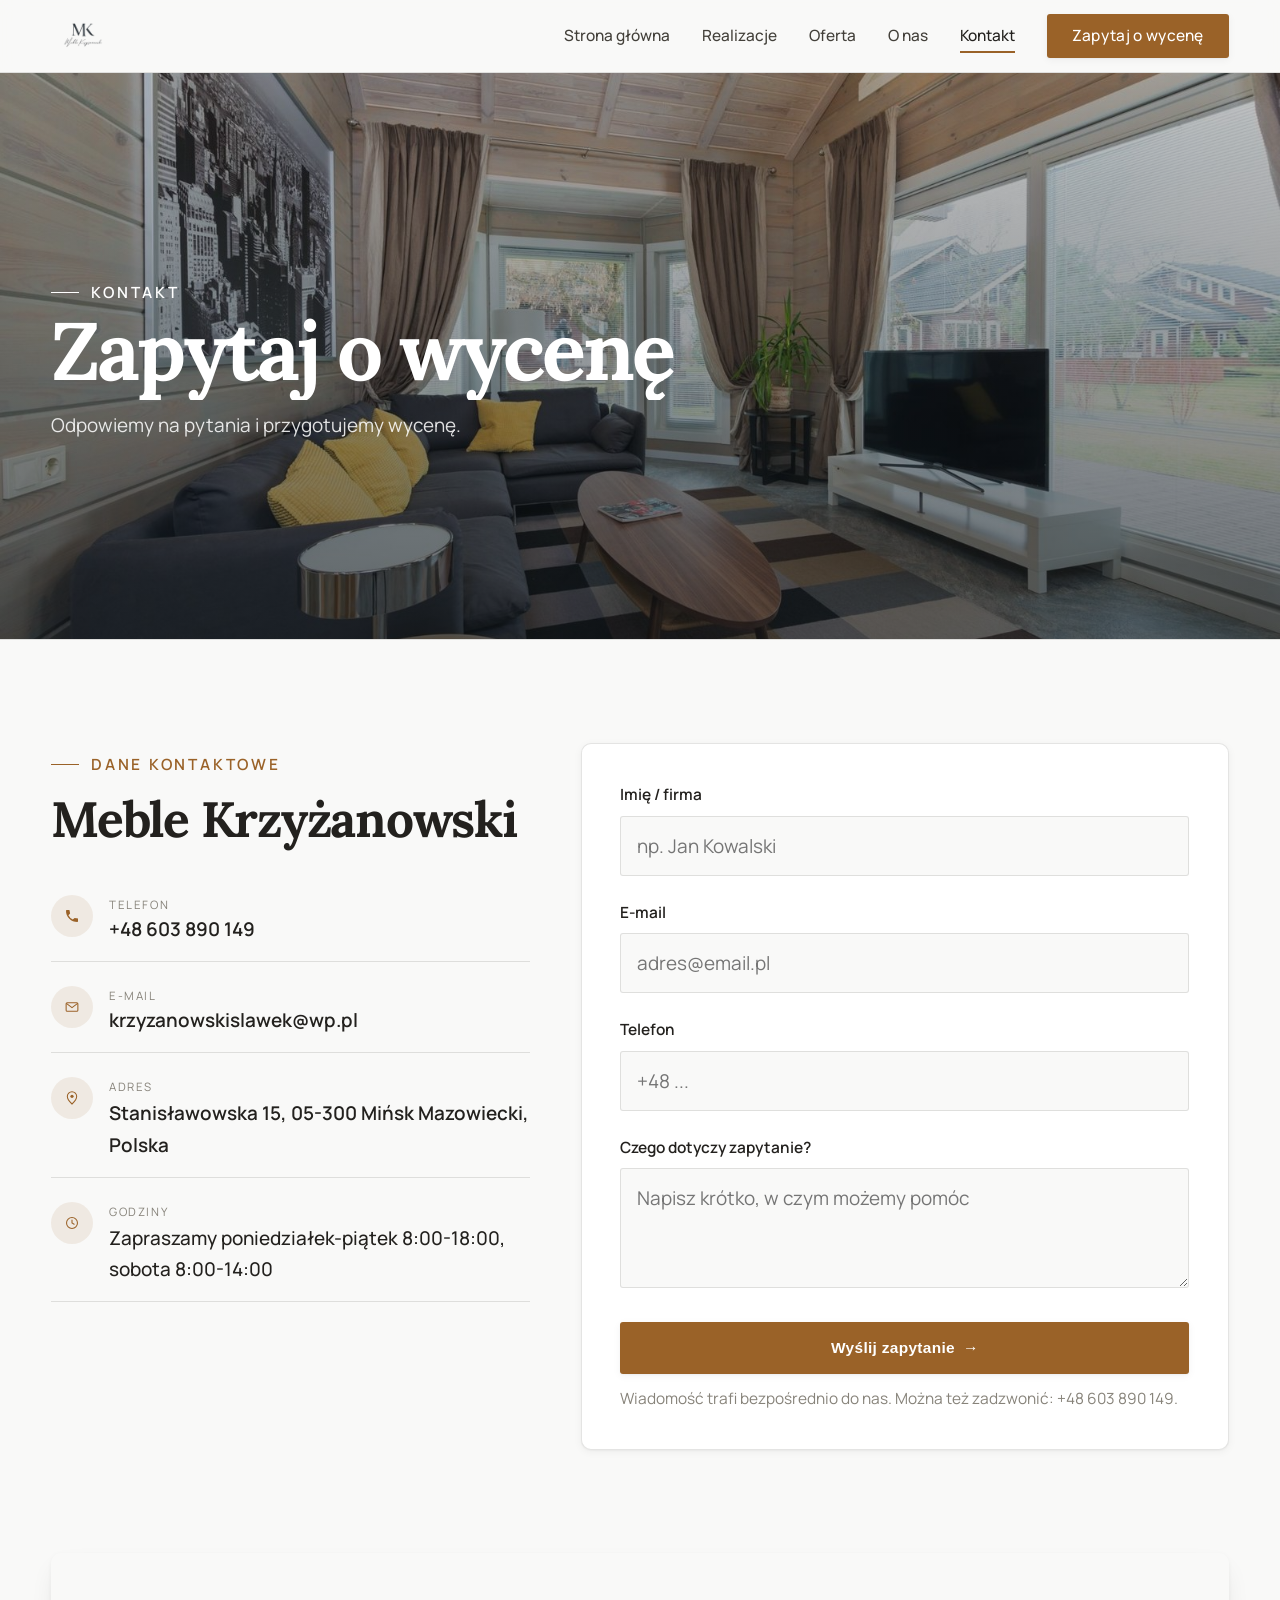
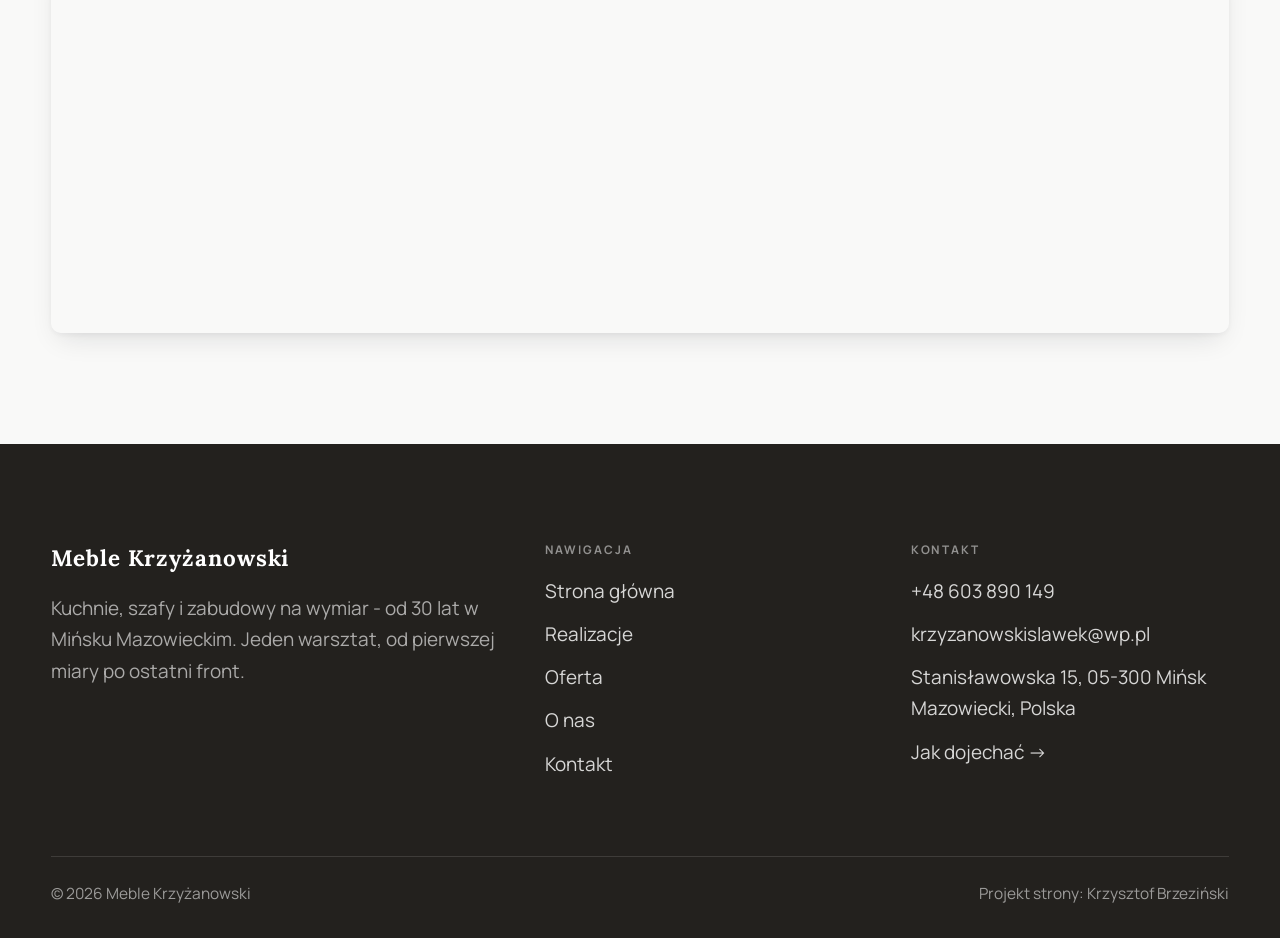
==== kontakt.html @ 2af9b2fb "Strona demo: meble-krzyzanowski" ====
<!DOCTYPE html>
<html lang="pl">
<head>
<meta charset="UTF-8">
<meta name="viewport" content="width=device-width, initial-scale=1.0">
<title>Kontakt - Meble Krzyżanowski</title>
<meta name="description" content="Kontakt Meble Krzyżanowski - Stanisławowska 15, 05-300 Mińsk Mazowiecki, Polska">
<link rel="preconnect" href="https://fonts.googleapis.com">
<link rel="preconnect" href="https://fonts.gstatic.com" crossorigin>
<link href="https://fonts.googleapis.com/css2?family=Lora:wght@500;600;700&family=Manrope:wght@400;500;600&display=swap" rel="stylesheet">
<link rel="stylesheet" href="assets/styles.css">
</head>
<body>

<header class="nav">
  <div class="wrap nav-inner">
    <a class="brand brand-has-logo" href="index.html"><img class="brand-logo" src="img/logo.png" alt="Meble Krzyżanowski"></a>
    <nav class="nav-links">
      <a href="index.html">Strona główna</a>
      <a href="realizacje.html">Realizacje</a>
      <a href="oferta.html">Oferta</a>
      <a href="o-nas.html">O nas</a>
      <a href="kontakt.html" class="active">Kontakt</a>
      <a href="kontakt.html" class="btn btn-accent">Zapytaj o wycenę</a>
    </nav>
    <button class="nav-toggle" aria-label="Menu"><span></span><span></span><span></span></button>
  </div>
</header>

<section class="pagehead">
  <img src="img/g13.jpg" alt="Meble Krzyżanowski - Zapytaj o wycenę">
  <div class="wrap">
    <span class="eyebrow">Kontakt</span>
    <h1>Zapytaj o wycenę</h1>
    <p>Odpowiemy na pytania i przygotujemy wycenę.</p>
  </div>
</section>
<section>
  <div class="wrap contact-grid">
    <div class="reveal">
      <span class="eyebrow">Dane kontaktowe</span>
      <h2 style="margin:var(--space-4) 0 var(--space-6)">Meble Krzyżanowski</h2>
      <div class="info-list">
        <div class="info-row"><div class="ic"><svg class="ico-tel" width="16" height="16" viewBox="0 0 24 24" fill="none" aria-hidden="true"><path d="M6.6 10.8a15.5 15.5 0 0 0 6.6 6.6l2.2-2.2a1 1 0 0 1 1-.24 11.4 11.4 0 0 0 3.6.58 1 1 0 0 1 1 1V20a1 1 0 0 1-1 1A17 17 0 0 1 3 4a1 1 0 0 1 1-1h3.5a1 1 0 0 1 1 1c0 1.25.2 2.46.58 3.6a1 1 0 0 1-.25 1l-2.23 2.2Z" fill="currentColor"/></svg></div><div><div class="lbl">Telefon</div><a class="val" href="tel:+48603890149">+48 603 890 149</a></div></div>
        <div class="info-row"><div class="ic"><svg class="ico-mail" width="16" height="16" viewBox="0 0 24 24" fill="none" aria-hidden="true"><rect x="3.2" y="5.5" width="17.6" height="13" rx="1.6" stroke="currentColor" stroke-width="1.6"/><path d="M4 7l8 6 8-6" stroke="currentColor" stroke-width="1.6" stroke-linecap="round" stroke-linejoin="round"/></svg></div><div><div class="lbl">E-mail</div><a class="val" href="mailto:krzyzanowskislawek@wp.pl">krzyzanowskislawek@wp.pl</a></div></div>
        <div class="info-row"><div class="ic"><svg class="ico-pin" width="16" height="16" viewBox="0 0 24 24" fill="none" aria-hidden="true"><path d="M12 21s7-6.1 7-11.5A7 7 0 0 0 5 9.5C5 14.9 12 21 12 21Z" stroke="currentColor" stroke-width="1.6" fill="none"/><circle cx="12" cy="9.5" r="2.4" fill="currentColor"/></svg></div><div><div class="lbl">Adres</div><div class="val">Stanisławowska 15, 05-300 Mińsk Mazowiecki, Polska</div></div></div>
        <div class="info-row"><div class="ic"><svg class="ico-clock" width="16" height="16" viewBox="0 0 24 24" fill="none" aria-hidden="true"><circle cx="12" cy="12" r="8.2" stroke="currentColor" stroke-width="1.6"/><path d="M12 7.5V12l3.2 1.9" stroke="currentColor" stroke-width="1.6" stroke-linecap="round"/></svg></div><div><div class="lbl">Godziny</div><div class="val" style="font-weight:500">Zapraszamy poniedziałek-piątek 8:00-18:00, sobota 8:00-14:00</div></div></div>
      </div>
    </div>
    <div class="reveal">
      <form class="form" action="https://formsubmit.co/krzyzanowskislawek@wp.pl" method="POST">
        <input type="hidden" name="_subject" value="Zapytanie ze strony Meble Krzyżanowski">
        <input type="hidden" name="_captcha" value="false">
        <input type="hidden" name="_template" value="table">
        <div class="fld"><label for="name">Imię / firma</label><input id="name" name="name" type="text" placeholder="np. Jan Kowalski" required></div>
        <div class="fld"><label for="email">E-mail</label><input id="email" name="email" type="email" placeholder="adres@email.pl" required></div>
        <div class="fld"><label for="phone">Telefon</label><input id="phone" name="phone" type="tel" placeholder="+48 ..."></div>
        <div class="fld"><label for="msg">Czego dotyczy zapytanie?</label><textarea id="msg" name="message" placeholder="Napisz krótko, w czym możemy pomóc" required></textarea></div>
        <button type="submit" class="btn btn-accent" style="width:100%;justify-content:center">Wyślij zapytanie <span class="arr">→</span></button>
        <p class="note">Wiadomość trafi bezpośrednio do nas. Można też zadzwonić: +48 603 890 149.</p>
      </form>
    </div>
  </div>
</section>
<section style="padding-top:0">
  <div class="wrap reveal">
    <iframe class="map" title="Meble Krzyżanowski - Mińsk Mazowiecki" src="https://maps.google.com/maps?q=52.1837569%2C21.5501311&z=15&output=embed" loading="lazy" referrerpolicy="no-referrer-when-downgrade"></iframe>
  </div>
</section>

<footer>
  <div class="wrap">
    <div class="foot-grid">
      <div class="foot-brand">
        <div class="name">Meble Krzyżanowski</div>
        <p>Kuchnie, szafy i zabudowy na wymiar - od 30 lat w Mińsku Mazowieckim. Jeden warsztat, od pierwszej miary po ostatni front.</p>
      </div>
      <div class="foot-col">
        <h4>Nawigacja</h4>
        <a href="index.html">Strona główna</a>
        <a href="realizacje.html">Realizacje</a>
        <a href="oferta.html">Oferta</a>
        <a href="o-nas.html">O nas</a>
        <a href="kontakt.html">Kontakt</a>
      </div>
      <div class="foot-col">
        <h4>Kontakt</h4>
        <a href="tel:+48603890149">+48 603 890 149</a>
        <a href="mailto:krzyzanowskislawek@wp.pl">krzyzanowskislawek@wp.pl</a>
        <p>Stanisławowska 15, 05-300 Mińsk Mazowiecki, Polska</p>
        <a href="https://maps.app.goo.gl/SnpBNR6ShgboCMpL6" target="_blank" rel="noopener">Jak dojechać →</a>
      </div>
    </div>
    <div class="foot-bot">
      <span>© 2026 Meble Krzyżanowski</span>
      <span>Projekt strony: Krzysztof Brzeziński</span>
    </div>
  </div>
</footer>


<script src="assets/main.js"></script>
</body>
</html>
---- assets/styles.css ----
/* ============================================================
   STOLBASZ — premium, architektoniczny B2B fit-out
   Jasna paleta, zero brązu. System wg premium-web-craft.
   Projekt strony: Krzysztof Brzeziński
   ============================================================ */

:root{
  /* PALETA — jasna, architektoniczna, chłodna */
  --paper:#F3F1EC;          /* główne tło */
  --paper-2:#E6E3DB;        /* sekcje alternatywne (chłodny jasny szary) */
  --paper-3:#E6E3DB;        /* delikatne wypełnienia */
  --ink:#23211E;            /* tekst główny — chłodny grafit */
  --ink-soft:#43403A;       /* nagłówki drugorzędne */
  --muted:#87837A;          /* tekst poboczny */
  --line:rgba(35,33,30,.12);/* hairline */
  --accent:#8A6B3C;         /* stonowany petrol-slate — jedyny akcent */
  --accent-d:#6E5430;
  --accent-soft:rgba(138,107,60,.10);
  --dark:#23211E;           /* sekcje ciemne (stopka/CTA) */

  /* ODSTĘPY — skala 4/8 */
  --space-1:4px; --space-2:8px; --space-3:12px; --space-4:16px; --space-5:24px;
  --space-6:32px; --space-7:48px; --space-8:64px; --space-9:96px; --space-10:128px;

  /* TYPOGRAFIA — fluid clamp() (skala podbita 16.07.2026: większe, czytelniejsze litery — uwaga Adama) */
  --text-sm:clamp(.9rem,.87rem + .12vw,1rem);
  --text-base:clamp(1.08rem,1.04rem + .18vw,1.2rem);
  --text-lg:clamp(1.24rem,1.15rem + .34vw,1.44rem);
  --text-h3:clamp(1.34rem,1.22rem + .55vw,1.66rem);
  --text-h2:clamp(2.1rem,1.66rem + 2.1vw,3.1rem);
  --text-h1:clamp(2.9rem,2.1rem + 4vw,5.1rem);

  /* PROMIENIE — architektoniczne, raczej ostre */
  --r-sm:3px; --r-md:6px; --r-lg:10px;

  /* RUCH */
  --ease:cubic-bezier(.25,.46,.45,.94); --dur:.24s;

  /* CIENIE — miękkie, warstwowe */
  --sh-sm:0 1px 2px rgba(16,24,32,.04), 0 2px 8px rgba(16,24,32,.05);
  --sh-md:0 2px 6px rgba(16,24,32,.05), 0 12px 28px -8px rgba(16,24,32,.12);
  --sh-lg:0 6px 14px rgba(16,24,32,.07), 0 26px 56px -18px rgba(16,24,32,.22);

  --hairline:1px solid var(--line);

  --font-display:'Lora',serif;
  --font-body:'Manrope',sans-serif;
}

*{box-sizing:border-box;margin:0;padding:0}
html{scroll-behavior:smooth}
body{
  font-family:var(--font-body);
  font-size:var(--text-base);
  line-height:1.65;
  color:var(--ink);
  background:var(--paper);
  -webkit-font-smoothing:antialiased;
  text-rendering:optimizeLegibility;
}
img{max-width:100%;display:block}
a{color:inherit;text-decoration:none}

.wrap{width:min(92%,1180px);margin-inline:auto}
section{padding-block:clamp(52px,6.5vw,96px)}

h1,h2,h3{font-family:var(--font-display);font-weight:700;line-height:1.08;letter-spacing:-.02em;color:var(--ink)}
h1{font-size:var(--text-h1);letter-spacing:-.035em}
h2{font-size:var(--text-h2);letter-spacing:-.025em}
h3{font-size:var(--text-h3)}
p{max-width:65ch}

.eyebrow{
  font-family:var(--font-body);
  font-size:var(--text-sm);
  font-weight:600;
  letter-spacing:.18em;
  text-transform:uppercase;
  color:var(--accent);
  display:inline-flex;align-items:center;gap:var(--space-3);
}
.eyebrow::before{content:"";width:28px;height:1px;background:var(--accent);display:inline-block}

.muted{color:var(--muted)}
.lead{font-size:var(--text-lg);line-height:1.55;color:var(--ink-soft);max-width:50ch}

/* ---------- BUTTONS ---------- */
.btn{
  display:inline-flex;align-items:center;gap:var(--space-2);
  font-weight:600;font-size:var(--text-sm);letter-spacing:.02em;
  padding:var(--space-4) var(--space-6);
  border-radius:var(--r-sm);
  transition:transform var(--dur) var(--ease),box-shadow var(--dur) var(--ease),background var(--dur) var(--ease);
  cursor:pointer;border:1px solid transparent;
}
.btn-accent{background:var(--accent);color:#fff;box-shadow:var(--sh-sm)}
.btn-accent:hover{background:var(--accent-d);transform:translateY(-2px);box-shadow:var(--sh-md)}
.btn-accent:active{transform:translateY(0);box-shadow:var(--sh-sm)}
.btn-ghost{background:transparent;color:var(--ink);border-color:var(--line)}
.btn-ghost:hover{border-color:var(--accent);color:var(--accent);transform:translateY(-2px)}
.btn-light{background:#fff;color:var(--ink);box-shadow:var(--sh-sm)}
.btn-light:hover{transform:translateY(-2px);box-shadow:var(--sh-md)}
.btn .arr{transition:transform var(--dur) var(--ease)}
.btn:hover .arr{transform:translateX(4px)}

/* ---------- NAV ---------- */
.nav{
  position:sticky;top:0;z-index:50;
  background:color-mix(in srgb,var(--paper) 88%,transparent);
  backdrop-filter:saturate(140%) blur(10px);
  border-bottom:var(--hairline);
}
.nav-inner{display:flex;align-items:center;justify-content:space-between;height:72px}
.brand{display:flex;flex-direction:column;line-height:1}
.brand .name{font-family:var(--font-display);font-weight:800;font-size:1.35rem;letter-spacing:.04em}
.brand .sub{font-size:.62rem;letter-spacing:.34em;text-transform:uppercase;color:var(--muted);margin-top:5px}
.nav-links{display:flex;align-items:center;gap:var(--space-6)}
.nav-links a{font-size:var(--text-sm);font-weight:500;color:var(--ink-soft);position:relative;padding-block:4px;transition:color var(--dur) var(--ease)}
.nav-links a::after{content:"";position:absolute;left:0;bottom:0;width:0;height:1.5px;background:var(--accent);transition:width var(--dur) var(--ease)}
.nav-links a:hover,.nav-links a.active{color:var(--ink)}
.nav-links a:hover::after,.nav-links a.active::after{width:100%}
.nav-links .btn{padding:var(--space-2) var(--space-5)}
/* przyciski w nav: właściwy kolor (przebij .nav-links a) + bez podkreślenia */
.nav-links a.btn-accent{color:#fff}
.nav-links a.btn-ghost,.nav-links a.btn-light{color:var(--ink)}
.nav-links a.btn::after{display:none}
.nav-toggle{display:none;background:none;border:none;cursor:pointer;flex-direction:column;gap:5px;padding:8px}
.nav-toggle span{width:24px;height:2px;background:var(--ink);transition:var(--dur)}

/* ---------- HERO (split) ---------- */
.hero{position:relative;overflow:hidden;border-bottom:var(--hairline)}
.hero-grid{display:grid;grid-template-columns:1.05fr .95fr;gap:clamp(24px,4vw,60px);align-items:center;
  padding-block:clamp(36px,4.5vw,64px)}
.hero-copy .eyebrow{margin-bottom:var(--space-5)}
.hero-copy h1{margin-bottom:var(--space-5)}
.hero-copy .lead{margin-bottom:var(--space-7)}
.hero-actions{display:flex;flex-wrap:wrap;gap:var(--space-4)}
.hero-art{position:relative;aspect-ratio:4/3;border-radius:var(--r-lg);overflow:hidden;box-shadow:var(--sh-lg)}
.hero-art img{width:100%;height:100%;object-fit:cover}
.hero-art::after{content:"";position:absolute;inset:0;background:linear-gradient(180deg,transparent 55%,rgba(18,24,28,.28))}
.hero-badge{position:absolute;left:var(--space-5);bottom:var(--space-5);z-index:2;
  background:rgba(252,252,251,.94);backdrop-filter:blur(4px);
  border-radius:var(--r-md);padding:var(--space-4) var(--space-5);box-shadow:var(--sh-md);max-width:78%}
.hero-badge strong{display:block;font-family:var(--font-display);font-size:1rem;letter-spacing:-.01em}
.hero-badge span{font-size:var(--text-sm);color:var(--muted)}

/* ---------- HERO duży / kinowy (strona główna) ---------- */
.hero-cine{position:relative;min-height:clamp(560px,82vh,840px);min-height:clamp(560px,82svh,840px);display:flex;align-items:center;overflow:hidden;border-bottom:var(--hairline)}
.hero-cine>img{position:absolute;inset:0;width:100%;height:100%;object-fit:cover;z-index:0}
.hero-cine::after{content:"";position:absolute;inset:0;z-index:1;
  background:linear-gradient(95deg,rgba(13,18,23,.86) 0%,rgba(13,18,23,.64) 32%,rgba(13,18,23,.24) 62%,rgba(13,18,23,.04) 100%)}
.hero-cine .wrap{position:relative;z-index:2;padding-block:var(--space-8)}
.hero-cine .hero-copy{max-width:660px}
.hero-cine .eyebrow{color:#fff;margin-bottom:var(--space-5)}
.hero-cine .eyebrow::before{background:#fff}
.hero-cine h1{color:#fff;margin-bottom:var(--space-5);font-size:clamp(2.9rem,2rem + 4.4vw,5.2rem)}
.hero-cine .lead{color:rgba(255,255,255,.92);max-width:48ch;margin-bottom:var(--space-7)}
.hero-cine .hero-actions{display:flex;flex-wrap:wrap;gap:var(--space-4)}
@media(max-width:680px){
  .hero-cine{min-height:clamp(520px,76vh,640px);min-height:clamp(520px,76svh,640px);align-items:flex-end}
  .hero-cine::after{background:linear-gradient(0deg,rgba(13,18,23,.9) 6%,rgba(13,18,23,.45) 55%,rgba(13,18,23,.25) 100%)}
  .hero-cine .wrap{padding-bottom:var(--space-9)}
}

/* full-bleed hero variant (podstrony) */
.pagehead{position:relative;min-height:46vh;min-height:46svh;display:flex;align-items:flex-end;overflow:hidden;border-bottom:var(--hairline)}
.pagehead img{position:absolute;inset:0;width:100%;height:100%;object-fit:cover}
.pagehead::after{content:"";position:absolute;inset:0;background:linear-gradient(180deg,rgba(18,24,28,.25),rgba(18,24,28,.62))}
.pagehead .wrap{position:relative;z-index:2;padding-block:var(--space-9);color:#fff}
.pagehead h1{color:#fff;max-width:18ch}
.pagehead .eyebrow{color:#fff}
.pagehead .eyebrow::before{background:#fff}
.pagehead p{color:rgba(255,255,255,.86);margin-top:var(--space-4);max-width:54ch}

/* ---------- STRIP (pasek skrótów / liczby) ---------- */
.strip{background:var(--dark);color:#fff}
.strip .wrap{display:grid;grid-template-columns:repeat(4,1fr);gap:var(--space-6);padding-block:var(--space-8)}
.strip .item .k{font-family:var(--font-display);font-size:clamp(1.6rem,1.2rem + 1.4vw,2.4rem);font-weight:800;letter-spacing:-.02em;color:#fff}
.strip .item .v{font-size:var(--text-sm);color:rgba(255,255,255,.66);margin-top:var(--space-2);line-height:1.45}
.strip .item{border-left:2px solid var(--accent);padding-left:var(--space-5)}

/* ---------- SECTION HEAD ---------- */
.head{max-width:48rem;margin-bottom:var(--space-8)}
.head.center{margin-inline:auto;text-align:center}
.head .eyebrow{margin-bottom:var(--space-4)}
.head h2{margin-bottom:var(--space-4)}
.head p{color:var(--muted);font-size:var(--text-lg);line-height:1.55}
.head.center p{margin-inline:auto}

/* ---------- INTRO SPLIT ---------- */
.split{display:grid;grid-template-columns:.92fr 1.08fr;gap:clamp(28px,5vw,80px);align-items:center}
.split.rev{grid-template-columns:1.08fr .92fr}
.split.rev .split-art{order:-1}
.split-art{position:relative;aspect-ratio:5/4;border-radius:var(--r-lg);overflow:hidden;box-shadow:var(--sh-lg)}
.split-art img{width:100%;height:100%;object-fit:cover}
.split-copy h2{margin-bottom:var(--space-5)}
.split-copy p+p{margin-top:var(--space-4)}
.split-copy .btn{margin-top:var(--space-6)}

/* ---------- SERVICES (zakres) ---------- */
.svc-grid{display:grid;grid-template-columns:repeat(auto-fit,minmax(280px,1fr));gap:var(--space-5)}
.svc{background:#fff;border:var(--hairline);border-radius:var(--r-md);padding:var(--space-7) var(--space-6);
  transition:transform var(--dur) var(--ease),box-shadow var(--dur) var(--ease),border-color var(--dur) var(--ease);
  position:relative;overflow:hidden}
.svc::before{content:"";position:absolute;left:0;top:0;width:3px;height:0;background:var(--accent);transition:height var(--dur) var(--ease)}
.svc:hover{transform:translateY(-4px);box-shadow:var(--sh-md);border-color:transparent}
.svc:hover::before{height:100%}
.svc .ic{font-family:var(--font-display);font-size:.8rem;font-weight:700;letter-spacing:.12em;color:var(--accent);margin-bottom:var(--space-4)}
.svc h3{margin-bottom:var(--space-3);font-size:1.22rem}
.svc p{color:var(--muted);font-size:var(--text-base);line-height:1.6}

/* big detailed service rows */
.svc-row{display:grid;grid-template-columns:.8fr 1.2fr;gap:clamp(20px,4vw,60px);align-items:center;padding-block:var(--space-8)}
.svc-row+.svc-row{border-top:var(--hairline)}
.svc-row.rev{grid-template-columns:1.2fr .8fr}
.svc-row.rev .svc-row-art{order:-1}
.svc-row-art{aspect-ratio:4/3;border-radius:var(--r-md);overflow:hidden;box-shadow:var(--sh-md)}
.svc-row-art img{width:100%;height:100%;object-fit:cover}
.svc-row h3{font-size:1.5rem;margin-bottom:var(--space-4)}
.svc-row .num{font-family:var(--font-display);font-size:.85rem;font-weight:700;letter-spacing:.14em;color:var(--accent);display:block;margin-bottom:var(--space-3)}
.svc-row ul{list-style:none;margin-top:var(--space-4);display:flex;flex-direction:column;gap:var(--space-2)}
.svc-row li{position:relative;padding-left:var(--space-5);color:var(--muted);font-size:var(--text-base)}
.svc-row li::before{content:"";position:absolute;left:0;top:.62em;width:8px;height:1px;background:var(--accent)}

/* ---------- GALLERY (realizacje) ---------- */
.gallery{display:grid;grid-template-columns:repeat(12,1fr);gap:var(--space-4);grid-auto-rows:200px}
/* GALERIA MASONRY — pionowe zdjęcia (portrety beauty/wellness) bez przycinania: kolumny, height auto */
.gallery-masonry{column-count:3;column-gap:var(--space-4)}
@media(max-width:900px){.gallery-masonry{column-count:2}}
@media(max-width:560px){.gallery-masonry{column-count:1}}
.gallery-masonry .m-tile{break-inside:avoid;margin:0 0 var(--space-4);padding:0;position:relative;overflow:hidden;border-radius:var(--r-md);border:1px solid var(--line)}
.gallery-masonry .m-tile img{width:100%;height:auto;display:block}
.gallery-masonry .m-tile .cap{position:absolute;left:0;right:0;bottom:0;padding:var(--space-4);color:#fff;background:linear-gradient(0deg,rgba(0,0,0,.55),transparent);font-size:var(--text-sm)}
.gallery-masonry .m-tile .cap small{display:block;font-weight:400;opacity:.78;letter-spacing:.04em;text-transform:uppercase;font-size:.66rem;margin-top:3px}
.tile{position:relative;overflow:hidden;border-radius:var(--r-md);box-shadow:var(--sh-sm);
  transition:transform var(--dur) var(--ease),box-shadow var(--dur) var(--ease)}
.tile img{width:100%;height:100%;object-fit:cover;transition:transform .6s var(--ease)}
.tile:hover{box-shadow:var(--sh-md)}
.tile:hover img{transform:scale(1.05)}
.tile .cap{position:absolute;left:0;right:0;bottom:0;padding:var(--space-5) var(--space-4) var(--space-4);
  background:linear-gradient(transparent,rgba(18,24,28,.78));color:#fff;
  font-size:var(--text-sm);font-weight:600;letter-spacing:.01em;
  opacity:0;transform:translateY(8px);transition:var(--dur) var(--ease)}
.tile:hover .cap{opacity:1;transform:translateY(0)}
.tile .cap small{display:block;font-weight:400;opacity:.78;letter-spacing:.04em;text-transform:uppercase;font-size:.66rem;margin-top:3px}
/* bento spans */
.t-wide{grid-column:span 6}
.t-tall{grid-column:span 6;grid-row:span 2}
.t-std{grid-column:span 6}
.t-third{grid-column:span 4}
.t-two3{grid-column:span 8}

/* ---------- TRUST / WIARYGODNOŚĆ ---------- */
.trust{background:var(--paper-2)}
.trust-grid{display:grid;grid-template-columns:repeat(auto-fit,minmax(240px,1fr));gap:var(--space-5);margin-top:var(--space-7)}
.trust-card{background:#fff;border-radius:var(--r-md);padding:var(--space-7) var(--space-6);box-shadow:var(--sh-sm);border-top:3px solid var(--accent)}
.trust-card .big{font-family:var(--font-display);font-size:clamp(1.8rem,1.3rem + 1.6vw,2.6rem);font-weight:800;letter-spacing:-.02em;color:var(--ink);line-height:1}
.trust-card h3{font-size:1.12rem;margin:var(--space-3) 0 var(--space-2)}
.trust-card p{color:var(--muted);font-size:var(--text-base);line-height:1.55}

/* ---------- CTA band ---------- */
.cta{background:var(--dark);color:#fff;position:relative;overflow:hidden}
.cta .wrap{display:grid;grid-template-columns:1.4fr .6fr;gap:var(--space-7);align-items:center;position:relative;z-index:2}
.cta h2{color:#fff;max-width:20ch}
.cta p{color:rgba(255,255,255,.74);margin-top:var(--space-4)}
.cta-actions{display:flex;flex-direction:column;gap:var(--space-3);align-items:flex-start}
.cta::before{content:"";position:absolute;right:-80px;top:-80px;width:360px;height:360px;border-radius:50%;
  background:radial-gradient(circle,var(--accent-soft),transparent 70%)}

/* ---------- CONTACT ---------- */
.contact-grid{display:grid;grid-template-columns:.85fr 1.15fr;gap:clamp(28px,4vw,56px);align-items:start}
.info-list{display:flex;flex-direction:column;gap:var(--space-2)}
.info-row{display:flex;gap:var(--space-4);align-items:flex-start;padding-block:var(--space-4);border-bottom:var(--hairline)}
.info-row .ic{flex:none;width:42px;height:42px;display:grid;place-items:center;border-radius:50%;
  background:var(--accent-soft);color:var(--accent);font-size:1.05rem}
.info-row .lbl{font-size:.72rem;letter-spacing:.14em;text-transform:uppercase;color:var(--muted)}
.info-row .val{font-weight:600;font-size:var(--text-base);margin-top:2px}
.info-row a.val:hover{color:var(--accent)}
.map{border:none;border-radius:var(--r-lg);box-shadow:var(--sh-md);width:100%;height:100%;min-height:380px;filter:grayscale(.2) contrast(1.02)}
.form{background:#fff;border:var(--hairline);border-radius:var(--r-lg);padding:clamp(24px,3vw,40px);box-shadow:var(--sh-sm)}
.form .fld{margin-bottom:var(--space-5)}
.form label{display:block;font-size:var(--text-sm);font-weight:600;margin-bottom:var(--space-2)}
.form input,.form textarea{width:100%;font-family:inherit;font-size:var(--text-base);color:var(--ink);
  padding:var(--space-4);border:var(--hairline);border-radius:var(--r-sm);background:var(--paper);transition:border-color var(--dur)}
.form input:focus,.form textarea:focus{outline:none;border-color:var(--accent);background:#fff}
.form textarea{resize:vertical;min-height:120px}
.form .note{font-size:var(--text-sm);color:var(--muted);margin-top:var(--space-3)}

/* ---------- FOOTER ---------- */
footer{background:var(--dark);color:#fff;padding-block:var(--space-9) var(--space-6)}
.foot-grid{display:grid;grid-template-columns:1.4fr 1fr 1fr;gap:var(--space-7);margin-bottom:var(--space-8)}
.foot-brand .name{font-family:var(--font-display);font-weight:800;font-size:1.4rem;letter-spacing:.04em}
.foot-brand p{color:rgba(255,255,255,.62);margin-top:var(--space-4);font-size:var(--text-base);max-width:38ch}
.foot-col h4{font-size:.74rem;letter-spacing:.16em;text-transform:uppercase;color:rgba(255,255,255,.5);margin-bottom:var(--space-4)}
.foot-col a,.foot-col p{display:block;color:rgba(255,255,255,.82);font-size:var(--text-base);margin-bottom:var(--space-3)}
.foot-col a:hover{color:#fff}
.foot-bot{border-top:1px solid rgba(255,255,255,.12);padding-top:var(--space-5);display:flex;justify-content:space-between;flex-wrap:wrap;gap:var(--space-3);
  font-size:var(--text-sm);color:rgba(255,255,255,.55)}
.foot-bot a:hover{color:#fff}

/* ---------- REVEAL ---------- */
.reveal{opacity:0;transform:translateY(22px);transition:opacity .6s var(--ease),transform .6s var(--ease)}
.reveal.in{opacity:1;transform:none}

/* ---------- RESPONSIVE ---------- */
@media(max-width:920px){
  .hero-grid,.split,.split.rev,.svc-row,.svc-row.rev,.cta .wrap,.contact-grid,.foot-grid{grid-template-columns:1fr}
  .split.rev .split-art,.svc-row.rev .svc-row-art{order:0}
  .hero-art{aspect-ratio:16/10;max-height:420px}
  .strip .wrap{grid-template-columns:repeat(2,1fr);gap:var(--space-7)}
  .gallery{grid-auto-rows:180px}
  .t-wide,.t-tall,.t-std,.t-third,.t-two3{grid-column:span 6}
  .t-tall{grid-row:span 1}
  .cta-actions{flex-direction:row;flex-wrap:wrap}
  .foot-grid{gap:var(--space-6)}
}
@media(max-width:680px){
  .nav-links{position:fixed;inset:72px 0 auto 0;background:var(--paper);flex-direction:column;align-items:stretch;
    gap:0;padding:var(--space-4) 6%;border-bottom:var(--hairline);box-shadow:var(--sh-md);
    transform:translateY(-120%);transition:transform var(--dur) var(--ease)}
  .nav-links.open{transform:translateY(0)}
  .nav-links a{padding-block:var(--space-4);border-bottom:var(--hairline)}
  .nav-links .btn{margin-top:var(--space-3);justify-content:center}
  .nav-toggle{display:flex}
  .strip .wrap{grid-template-columns:1fr}
  .gallery{grid-template-columns:repeat(6,1fr)}
  .foot-grid{grid-template-columns:1fr}
}
@media(prefers-reduced-motion:reduce){
  *{animation-duration:.01ms!important;transition:none!important}
  .reveal{opacity:1!important;transform:none!important}
  html{scroll-behavior:auto}
}

/* ============================================================
   PREMIUM LAYER — destylat deep-researchu branż (anty-AI, spokój).
   Zmienne STOLBASZ (--accent/--ink/--paper/--line/--dark). Ruch ledwo
   zauważalny, krzywa cubic-bezier(.16,.84,.44,1); prefers-reduced-motion
   pokryte blanketem wyżej. Karty hairline zamiast cieni = #1 sygnał „nie-AI".
   ============================================================ */

/* więcej oddechu między sekcjami (liderzy: 110-130px) */
section{padding-block:clamp(64px,8vw,128px)}

/* 1) Aksamitny reveal — dłuższa, miękka krzywa zamiast „skoku" */
.reveal{transition:opacity .9s cubic-bezier(.16,.84,.44,1),transform .9s cubic-bezier(.16,.84,.44,1);will-change:opacity,transform}
/* stagger TYLKO w galerii (tam pozycja = porządek dzieci) */
.gallery .reveal:nth-child(2){transition-delay:.07s}
.gallery .reveal:nth-child(3){transition-delay:.14s}
.gallery .reveal:nth-child(4){transition-delay:.21s}
.gallery .reveal:nth-child(5){transition-delay:.28s}
.gallery .reveal:nth-child(6){transition-delay:.35s}

/* 2) Hero STATYCZNY na .hero-cine — Ken Burns CAŁKIEM WYŁĄCZONY 26.06 (3. zgłoszenie Szymona).
   GENEZA: animowanie scale na <img> hero z teksturami (cegły/framugi) re-samplinguje obraz
   klatka po klatce → na części ekranów drobne drganie/shimmer = „heroshot się trzęsie".
   translateY usunięto wcześniej, scale-only + will-change/GPU NIE wystarczyły do GWARANCJI gładkości.
   Krzysztof zażądał pewności („make sure, że błąd się nie pojawi") > efekt. Zero animacji = 0% drgania.
   Delikatny zoom zostaje TYLKO w pełnoekranowych hero gastro/studio (hg-bg/hs-bg — tło, inny
   mechanizm, chwalone, nigdy nie zgłaszane). NIE wracać do KB na .hero-cine bez realnego testu
   na sprzęcie klienta — to ryzyko regresji „trzęsienia”. */
/* BEZPIECZNY "wow" na hero = jednorazowy FADE-IN (opacity), nie zoom.
   opacity nie dotyka bitmapy → gładkie na KAŻDYM zdjęciu/ekranie/GPU, zero ryzyka migotania.
   Geometryczny ruch (scale/translate) na .hero-cine jest ZAKAZANY (bramka pilnuje). */
@keyframes heroFade{from{opacity:0}to{opacity:1}}
.hero-cine>img{transform:none;animation:heroFade 1.1s ease-out both}

/* 3) Akcentowy hairline pod nagłówkiem sekcji, który „rysuje się" przy wejściu */
.head h2{position:relative;padding-bottom:18px}
.head h2::after{content:"";position:absolute;left:0;bottom:0;height:1px;width:0;background:var(--accent);transition:width 1s cubic-bezier(.16,.84,.44,1) .15s}
.head.center h2::after{left:50%;transform:translateX(-50%)}
.head.reveal.in h2::after,.head.center.reveal.in h2::after{width:54px}

/* 4) Karty HAIRLINE zamiast cieni/zaokrągleń (najmocniejszy anty-AI detal) */
.svc{background:transparent;border:1px solid var(--line);border-radius:var(--r-sm);box-shadow:none}
.svc:hover{box-shadow:none;border-color:var(--accent);transform:translateY(-3px)}
.trust-card{background:transparent;box-shadow:none;border:1px solid var(--line);border-top:2px solid var(--accent);border-radius:var(--r-sm)}
.tile{box-shadow:none;border-radius:var(--r-sm)}
.tile:hover{box-shadow:none}

/* 5) Sticky-nav kondensuje się po przewinięciu (sygnał dopracowania) */
.nav{transition:box-shadow .4s ease,background .4s ease}
.nav.is-stuck{box-shadow:0 1px 0 var(--line),0 14px 30px -24px rgba(0,0,0,.45)}
.nav-inner{transition:height .35s var(--ease)}
.nav.is-stuck .nav-inner{height:60px}

/* 6) MANIFESTO — pełnoekranowy cytat-bohater (zastępuje generyczne „Dlaczego my") */
.manifesto{background:var(--paper-2);text-align:center}
.manifesto .wrap{max-width:60rem}
.manifesto p{font-family:var(--font-display);font-style:italic;font-size:clamp(1.6rem,1rem + 2.4vw,2.8rem);line-height:1.32;color:var(--ink-soft);margin-inline:auto;max-width:26ch;position:relative;padding-top:var(--space-8)}
.manifesto p::before{content:"";position:absolute;top:0;left:50%;transform:translateX(-50%);width:54px;height:1px;background:var(--accent)}
.manifesto p span{color:var(--accent);font-style:italic}

/* 7) GATEWAYS — 3 duże bramy-zdjęcia (zamiast paska menu usług) */
.gateways{display:grid;grid-template-columns:repeat(3,1fr);gap:var(--space-4)}
.gateway{position:relative;aspect-ratio:3/4;overflow:hidden;border-radius:var(--r-sm);display:block}
.gateway img{width:100%;height:100%;object-fit:cover;transition:transform .8s var(--ease),filter .5s var(--ease)}
.gateway::after{content:"";position:absolute;inset:0;background:linear-gradient(180deg,transparent 38%,rgba(18,24,28,.74))}
.gateway:hover img{transform:scale(1.05);filter:brightness(1.05)}
.gateway .g-ttl{position:absolute;left:0;right:0;bottom:0;z-index:2;padding:var(--space-6) var(--space-5);color:#fff;font-family:var(--font-display);font-size:1.45rem;letter-spacing:-.01em;line-height:1.15}
.gateway .g-ttl small{display:block;font-family:var(--font-body);font-size:var(--text-sm);font-weight:400;opacity:.82;letter-spacing:.03em;margin-top:5px}
@media(max-width:760px){.gateways{grid-template-columns:1fr}.gateway{aspect-ratio:16/10}}

/* 8) LOGO klienta w nagłówku (gdy podane --logo) */
/* 52px domyślnie (feedback Bartka 06.07.2026: 40px ginęło, uwaga padła 3x; ~56px sprawdzone na żywym demie anna-borowiec-makeup) */
.brand-logo{height:64px;width:auto;max-width:300px;object-fit:contain;display:block}
.nav.is-stuck .brand-logo{height:52px}
@media(max-width:680px){.brand-logo{height:46px;max-width:210px}}


/* === RWD: nagłówki na wąskich ekranach (dodane 17.07.2026 razem z fixem clamp) ===
   Po przywróceniu działania clamp() dolna granica --text-h1 (2.9rem) rozpychała
   dokument przy długich polskich słowach na telefonach. Tu ją zjeżdżamy. */
@media (max-width:560px){
  :root{
    --text-h1:clamp(1.9rem, 1.15rem + 4.4vw, 2.7rem);
    --text-h2:clamp(1.5rem, 1rem + 3vw, 2.1rem);
  }
  .hero-cine h1{font-size:clamp(1.9rem, 1.15rem + 4.4vw, 2.7rem)}
  h1,h2{overflow-wrap:break-word}
}

/* GODZINY (godziny_grid z briefu) — dzień po lewej, godziny po prawej. Wcześniej BRAK stylu
   powodował sklejenie "Poniedziałek-Piątek8:00-20:00" (dodane 2026-07-21). Neutralne dla dem bez grafiku. */
.godz{display:flex;flex-direction:column;gap:2px;max-width:440px;margin-top:8px}
.godz-row{display:flex;justify-content:space-between;align-items:baseline;gap:24px;padding:10px 0;border-bottom:1px solid var(--line)}
.godz-row:last-child{border-bottom:0}
.godz-row b{font-weight:600;color:var(--ink)}
.godz-row span{color:var(--muted);white-space:nowrap}

/* === MOTION LAYER v2 (silnik) === */
/* ============================================================
   MOTION LAYER v2 — warstwa RUCHU wspólna dla wszystkich rodzin (2026-07-26)
   ------------------------------------------------------------
   PO CO: dema były technicznie poprawne, ale statyczne („za mało efektowne",
   K. 26.07). Ta warstwa dokłada to, co dziś odróżnia stronę premium od
   porządnej: maskowane wejście nagłówków, zdjęcia odsłaniane kurtyną + zoom-out,
   parallax sterowany scrollem (CSS scroll-driven, zero JS w pętli scrolla),
   płynne przejścia MIĘDZY podstronami (View Transitions), stagger siatek.

   ZASADY BEZPIECZEŃSTWA (wynikają z realnych wpadek — NIE łamać):
   1. ⛔ ZERO ruchu geometrycznego na `.hero-cine>img` — skalowanie teksturowanej
      bitmapy = shimmer („heroshot się trzęsie", 3x Szymon). Hero rusza się TYLKO
      tekstem i tylko raz. Bramka predeploy tego pilnuje.
   2. Stan początkowy (ukrycie) ustawia ZAWSZE JavaScript przez klasę `.mt-on`
      na <html>. Bez JS / przy błędzie JS strona wygląda dokładnie jak przed tą
      warstwą — nigdy pusty ekran (wpadka Zmalovane 29.06).
   3. Używamy osobnych właściwości `scale:` / `translate:` zamiast `transform:` —
      dzięki temu wejście NIE kasuje istniejących hoverów (które jadą na transform).
   4. Każdy efekt „drogi" (parallax) tylko desktop + tylko gdy przeglądarka umie
      scroll-driven animations. Mobile dostaje sam fade/mask (bateria, jank).
   5. prefers-reduced-motion wyłącza wszystko (blanket w base.css + własne guardy).
   ============================================================ */

:root{
  --mt-ease:cubic-bezier(.16,.84,.44,1);
  --mt-step:70ms;          /* odstęp między kolejnymi elementami siatki */
}

/* ---------- 1) STAGGER — kolejne elementy siatki wchodzą po sobie ----------
   JS ustawia --i (numer w grupie). Podbita specyficzność (:nth-child(n)) bije
   sztywne delaye galerii z base.css, nie ruszając tamtego pliku. */
.reveal{transition-delay:calc(var(--i,0) * var(--mt-step))}
.gallery .reveal:nth-child(n),
.gateways .reveal:nth-child(n),
.svc-grid .reveal:nth-child(n){transition-delay:calc(var(--i,0) * var(--mt-step))}

/* dłuższy, bardziej „aksamitny" dojazd + delikatny zoom-out całej karty */
.mt-on .reveal{transition-duration:1s,1s}

/* ---------- 2) NAGŁÓWKI — wjazd linia po linii zza maski ----------
   JS dzieli tekst na realne linie (po pomiarze) i owija w .mt-line>i.
   Efekt „szuflady": litery wjeżdżają z dołu, obcięte krawędzią linii. */
.mt-lines .mt-line{display:block;overflow:hidden;padding-bottom:.08em;margin-bottom:-.08em}
.mt-lines .mt-line > i{
  display:block;font-style:inherit;
  translate:0 108%;
  transition:translate 1.05s var(--mt-ease) var(--mt-d,0s);
}
.mt-lines.mt-in .mt-line > i{translate:0 0}

/* wariant awaryjny (nagłówek ma zagnieżdżony markup → nie dzielimy na linie) */
.mt-fade{opacity:0;translate:0 18px;transition:opacity .9s var(--mt-ease) var(--mt-d,0s),translate .9s var(--mt-ease) var(--mt-d,0s)}
.mt-fade.mt-in{opacity:1;translate:0 0}

/* ---------- 3) ZDJĘCIA — odsłanianie „kurtyną" + zoom-out do naturalnej skali ----
   clip-path jedzie od dołu do góry, jednocześnie obraz schodzi z 1.10 do 1.
   Uwaga: `scale:` (nie transform) → hover .tile:hover img{transform:scale(1.05)}
   nadal działa i nie kłóci się z wejściem. */
.mt-on .mt-ph > img,
.mt-on .mt-ph > picture > img{
  clip-path:inset(0 0 100% 0);
  scale:1.10;
  transition:clip-path 1.15s var(--mt-ease) var(--mt-d,0s),
             scale 1.6s var(--mt-ease) var(--mt-d,0s);
}
.mt-on .mt-ph.in > img,
.mt-on .in .mt-ph > img,
.mt-on .mt-ph.mt-in > img,
.mt-on .mt-ph.in > picture > img,
.mt-on .in .mt-ph > picture > img{clip-path:inset(0 0 0 0);scale:1}

/* podpis kafla — delikatnie widoczny od razu, pełny na hover (mniej „martwych" kafli) */
.mt-on .tile .cap{opacity:.001}
.mt-on .tile.in .cap{opacity:.9;translate:0 0;transform:none}
.mt-on .tile.in:hover .cap{opacity:1}

/* ---------- 4) PARALLAX — sterowany scrollem, natywnym CSS (bez JS) ----------
   animation-timeline:view() = przeglądarka sama liczy postęp elementu w oknie.
   Zero listenerów scrolla → zero janku. Desktop only, tylko gdy wspierane. */
@supports (animation-timeline: view()){
  @media (prefers-reduced-motion:no-preference) and (min-width:900px){
    .mt-para{overflow:hidden}
    .mt-para > img{
      height:114%;
      position:relative;top:-7%;
      animation:mtPara linear both;
      animation-timeline:view();
      animation-range:cover 0% cover 100%;
      will-change:translate;
    }
    @keyframes mtPara{from{translate:0 -4.5%}to{translate:0 4.5%}}

    /* sekcje wchodzą z lekkim „oddechem" — zanika przy wyjeździe z ekranu */
    .mt-breathe{
      animation:mtBreathe linear both;
      animation-timeline:view();
      animation-range:entry 0% entry 70%;
    }
    @keyframes mtBreathe{from{opacity:.35}to{opacity:1}}
  }
}

/* ---------- 4b) ŻYWY NAGŁÓWEK — przenikanie kadrów ----------
   Warstwy leżą DOKŁADNIE na zdjęciu hero i różnią się tylko przezroczystością.
   ⛔ Żadnego scale/translate — to skalowanie bitmapy dawało migotanie na teksturach.
   Warstwy wstawia JS; bez niego nic się nie dzieje i nagłówek jest statyczny jak dotąd. */
.mt-hero-layer{
  position:absolute;inset:0;width:100%;height:100%;
  object-fit:cover;object-position:inherit;
  opacity:0;transition:opacity 1.6s ease-in-out;
  pointer-events:none;z-index:1;
}
/* ⚠️ KONIECZNE: warstwa jest zwykłym <img> wewnątrz hero, więc łapie ją reguła
   `.hero-cine > img{animation:heroFade both}` z base.css. Animacja CSS ma pierwszeństwo przed
   zwykłymi deklaracjami — trzymała przezroczystość na klatce startowej i przenikanie nie działało.
   Zdejmujemy JEDYNIE to jednorazowe pojawienie się (heroFade), celowo BEZ !important, żeby
   rodziny z delikatnym zoomem tła (gastro/auto/dom/studio) mogły go warstwie przekazać. */
.hero-cine > img.mt-hero-layer{animation:none}
.mt-hero-layer.mt-show{opacity:1}
/* gdy pokazujemy kadr z rotacji, oryginalne zdjęcie zostaje pod spodem (nigdy nie znika
   całkowicie — gdyby warstwa nie doszła, pod spodem zawsze jest pełne zdjęcie) */
img[data-rotate].mt-under{opacity:1}
/* treść nagłówka musi zostać NAD warstwami */
.hero-cine > .wrap,.hero-cine .hero-copy,
.hg-copy,.ha-copy,.hd-copy,.hs-copy,.hf-copy,.hk-copy,.hero-spa .wrap{position:relative;z-index:3}
@media(prefers-reduced-motion:reduce){
  .mt-hero-layer{display:none}
}

/* ---------- 5) PRZEJŚCIA MIĘDZY PODSTRONAMI (View Transitions) ----------
   Klik w menu przestaje być białym mignięciem — strony przenikają, a pasek
   nawigacji zostaje w miejscu (nazwany element). Przeglądarki bez wsparcia
   nawigują normalnie — zero ryzyka. */
@view-transition{navigation:auto}
@media (prefers-reduced-motion:no-preference){
  ::view-transition-old(root){animation:mtVtOut .26s ease both}
  ::view-transition-new(root){animation:mtVtIn .42s var(--mt-ease) both}
  @keyframes mtVtOut{from{opacity:1}to{opacity:0}}
  @keyframes mtVtIn{from{opacity:0}to{opacity:1}}
}
.nav{view-transition-name:mt-nav}
footer{view-transition-name:mt-foot}

/* ---------- 6) PASEK POSTĘPU CZYTANIA — 2px w kolorze marki ----------
   Też scroll-driven (bez JS). Wstawiany przez JS tylko gdy przeglądarka umie. */
.mt-progress{
  position:fixed;top:0;left:0;z-index:60;
  height:2px;width:100%;
  background:var(--accent);
  transform-origin:0 50%;
  scale:0 1;
  pointer-events:none;
}
@supports (animation-timeline: scroll()){
  .mt-progress{animation:mtProg linear both;animation-timeline:scroll(root block)}
  @keyframes mtProg{from{scale:0 1}to{scale:1 1}}
}

/* ---------- 7) PRZYCISKI — przelot światła + magnes (JS) ----------
   Nakładka jest przezroczysta i przelotowa → NIE zmienia kontrastu tekstu
   (kontrasty WCAG policzone dla wszystkich rodzin zostają w mocy). */
.btn{position:relative;overflow:hidden;isolation:isolate}
.btn::after{
  content:"";position:absolute;inset:0;z-index:-1;pointer-events:none;
  background:linear-gradient(100deg,transparent 32%,rgba(255,255,255,.20) 50%,transparent 68%);
  translate:-120% 0;
}
@media (prefers-reduced-motion:no-preference){
  .btn:hover::after{translate:120% 0;transition:translate .75s var(--mt-ease)}
}
.btn{transition:transform var(--dur) var(--ease),box-shadow var(--dur) var(--ease),
               background var(--dur) var(--ease),translate .25s ease-out}

/* ---------- 8) LINKI NAWIGACJI / LISTY — mikro-detale ---------- */
.mt-on .svc,.mt-on .trust-card{transition:transform .5s var(--mt-ease),border-color .35s ease,box-shadow .35s ease}
.mt-on .svc:hover{transform:translateY(-4px)}

/* kotwice nie chowają się pod przyklejonym paskiem */
:target,[id]{scroll-margin-top:96px}

/* ---------- 9) LICZBY (count-up) ---------- */
.mt-num{font-variant-numeric:tabular-nums}

/* ---------- 10) WYŁĄCZNIK GLOBALNY ----------
   Gdy user woli mniej ruchu — zdejmujemy wszystko, łącznie ze scroll-driven
   (blanket z base.css nie obejmuje animation-timeline). */
@media (prefers-reduced-motion:reduce){
  .mt-lines .mt-line > i{translate:0 0}
  .mt-fade{opacity:1;translate:0 0}
  .mt-on .mt-ph > img,.mt-on .mt-ph > picture > img{clip-path:none;scale:1}
  .mt-para > img{animation:none;height:100%;top:0}
  .mt-breathe{animation:none}
  .mt-progress{display:none}
  .mt-on .tile .cap{opacity:0}
}


/* === auto-paleta ze zdjęć klienta (dopasowanie do estetyki socials) === */
:root{--accent:#9A6228;--accent-d:#75481A;--accent-soft:rgba(154,98,40,0.10);--paper:#F9F9F8;--paper-2:#EFEEED;--paper-3:#E8E7E5;}
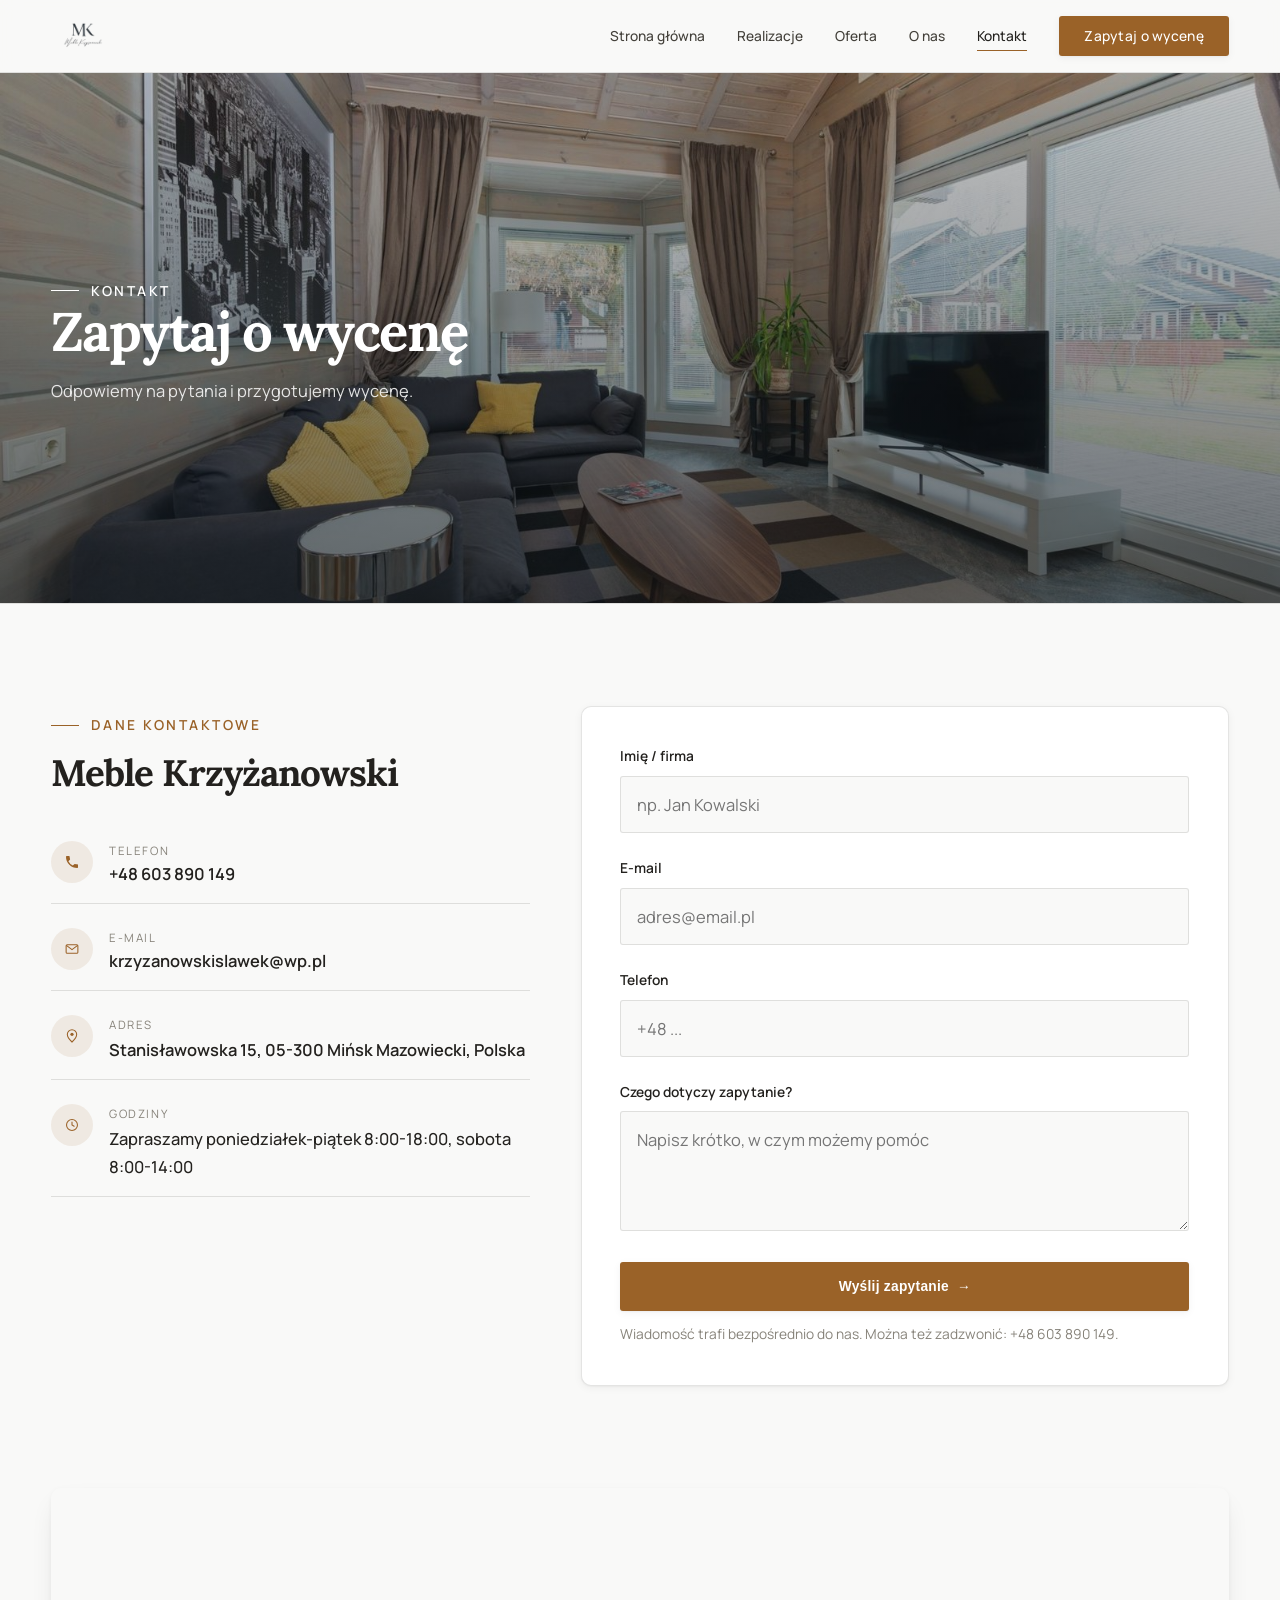
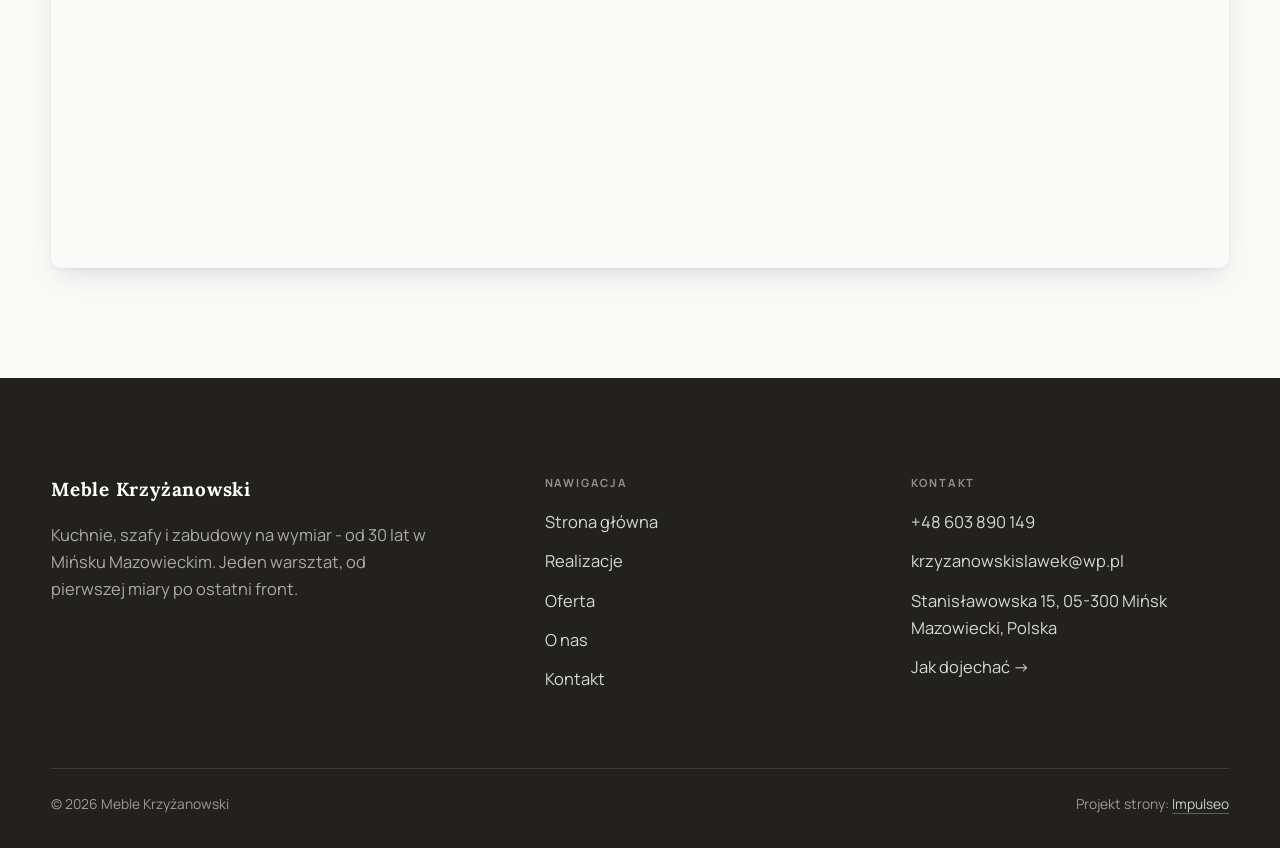
==== commit 080530a5: "Stopka: podpis Impulseo z linkiem + poprawka znikajacego napisu w naglowku" ====
--- a/kontakt.html
+++ b/kontakt.html
@@ -93,7 +93,7 @@
     </div>
     <div class="foot-bot">
       <span>© 2026 Meble Krzyżanowski</span>
-      <span>Projekt strony: Krzysztof Brzeziński</span>
+      <span>Projekt strony: <a class="foot-credit" href="https://impulseo.pl" target="_blank" rel="noopener">Impulseo</a></span>
     </div>
   </div>
 </footer>
--- a/assets/styles.css
+++ b/assets/styles.css
@@ -1,7 +1,7 @@
 /* ============================================================
    STOLBASZ — premium, architektoniczny B2B fit-out
    Jasna paleta, zero brązu. System wg premium-web-craft.
-   Projekt strony: Krzysztof Brzeziński
+   Projekt strony: Impulseo (impulseo.pl)
    ============================================================ */
 
 :root{
@@ -22,13 +22,13 @@
   --space-1:4px; --space-2:8px; --space-3:12px; --space-4:16px; --space-5:24px;
   --space-6:32px; --space-7:48px; --space-8:64px; --space-9:96px; --space-10:128px;
 
-  /* TYPOGRAFIA — fluid clamp() (skala podbita 16.07.2026: większe, czytelniejsze litery — uwaga Adama) */
-  --text-sm:clamp(.9rem,.87rem + .12vw,1rem);
-  --text-base:clamp(1.08rem,1.04rem + .18vw,1.2rem);
-  --text-lg:clamp(1.24rem,1.15rem + .34vw,1.44rem);
-  --text-h3:clamp(1.34rem,1.22rem + .55vw,1.66rem);
-  --text-h2:clamp(2.1rem,1.66rem + 2.1vw,3.1rem);
-  --text-h1:clamp(2.9rem,2.1rem + 4vw,5.1rem);
+  /* TYPOGRAFIA — fluid clamp() (skala ZJECHANA 27.07.2026: litery były za duże w całym serwisie) */
+  --text-sm:clamp(.8rem,.78rem + .1vw,.88rem);
+  --text-base:clamp(.95rem,.92rem + .14vw,1.04rem);
+  --text-lg:clamp(1.06rem,1rem + .24vw,1.2rem);
+  --text-h3:clamp(1.12rem,1.04rem + .38vw,1.34rem);
+  --text-h2:clamp(1.62rem,1.32rem + 1.45vw,2.3rem);
+  --text-h1:clamp(2.1rem,1.6rem + 2.6vw,3.4rem);
 
   /* PROMIENIE — architektoniczne, raczej ostre */
   --r-sm:3px; --r-md:6px; --r-lg:10px;
@@ -112,8 +112,8 @@
 }
 .nav-inner{display:flex;align-items:center;justify-content:space-between;height:72px}
 .brand{display:flex;flex-direction:column;line-height:1}
-.brand .name{font-family:var(--font-display);font-weight:800;font-size:1.35rem;letter-spacing:.04em}
-.brand .sub{font-size:.62rem;letter-spacing:.34em;text-transform:uppercase;color:var(--muted);margin-top:5px}
+.brand .name{font-family:var(--font-display);font-weight:800;font-size:1.14rem;letter-spacing:.04em}
+.brand .sub{font-size:.58rem;letter-spacing:.34em;text-transform:uppercase;color:var(--muted);margin-top:5px}
 .nav-links{display:flex;align-items:center;gap:var(--space-6)}
 .nav-links a{font-size:var(--text-sm);font-weight:500;color:var(--ink-soft);position:relative;padding-block:4px;transition:color var(--dur) var(--ease)}
 .nav-links a::after{content:"";position:absolute;left:0;bottom:0;width:0;height:1.5px;background:var(--accent);transition:width var(--dur) var(--ease)}
@@ -141,7 +141,7 @@
 .hero-badge{position:absolute;left:var(--space-5);bottom:var(--space-5);z-index:2;
   background:rgba(252,252,251,.94);backdrop-filter:blur(4px);
   border-radius:var(--r-md);padding:var(--space-4) var(--space-5);box-shadow:var(--sh-md);max-width:78%}
-.hero-badge strong{display:block;font-family:var(--font-display);font-size:1rem;letter-spacing:-.01em}
+.hero-badge strong{display:block;font-family:var(--font-display);font-size:.92rem;letter-spacing:-.01em}
 .hero-badge span{font-size:var(--text-sm);color:var(--muted)}
 
 /* ---------- HERO duży / kinowy (strona główna) ---------- */
@@ -153,7 +153,7 @@
 .hero-cine .hero-copy{max-width:660px}
 .hero-cine .eyebrow{color:#fff;margin-bottom:var(--space-5)}
 .hero-cine .eyebrow::before{background:#fff}
-.hero-cine h1{color:#fff;margin-bottom:var(--space-5);font-size:clamp(2.9rem,2rem + 4.4vw,5.2rem)}
+.hero-cine h1{color:#fff;margin-bottom:var(--space-5);font-size:clamp(2.1rem,1.6rem + 2.8vw,3.5rem)}
 .hero-cine .lead{color:rgba(255,255,255,.92);max-width:48ch;margin-bottom:var(--space-7)}
 .hero-cine .hero-actions{display:flex;flex-wrap:wrap;gap:var(--space-4)}
 @media(max-width:680px){
@@ -175,7 +175,7 @@
 /* ---------- STRIP (pasek skrótów / liczby) ---------- */
 .strip{background:var(--dark);color:#fff}
 .strip .wrap{display:grid;grid-template-columns:repeat(4,1fr);gap:var(--space-6);padding-block:var(--space-8)}
-.strip .item .k{font-family:var(--font-display);font-size:clamp(1.6rem,1.2rem + 1.4vw,2.4rem);font-weight:800;letter-spacing:-.02em;color:#fff}
+.strip .item .k{font-family:var(--font-display);font-size:clamp(1.12rem,.95rem + .78vw,1.5rem);font-weight:800;letter-spacing:-.02em;color:#fff}
 .strip .item .v{font-size:var(--text-sm);color:rgba(255,255,255,.66);margin-top:var(--space-2);line-height:1.45}
 .strip .item{border-left:2px solid var(--accent);padding-left:var(--space-5)}
 
@@ -205,8 +205,8 @@
 .svc::before{content:"";position:absolute;left:0;top:0;width:3px;height:0;background:var(--accent);transition:height var(--dur) var(--ease)}
 .svc:hover{transform:translateY(-4px);box-shadow:var(--sh-md);border-color:transparent}
 .svc:hover::before{height:100%}
-.svc .ic{font-family:var(--font-display);font-size:.8rem;font-weight:700;letter-spacing:.12em;color:var(--accent);margin-bottom:var(--space-4)}
-.svc h3{margin-bottom:var(--space-3);font-size:1.22rem}
+.svc .ic{font-family:var(--font-display);font-size:.74rem;font-weight:700;letter-spacing:.12em;color:var(--accent);margin-bottom:var(--space-4)}
+.svc h3{margin-bottom:var(--space-3);font-size:1.06rem}
 .svc p{color:var(--muted);font-size:var(--text-base);line-height:1.6}
 
 /* big detailed service rows */
@@ -216,8 +216,8 @@
 .svc-row.rev .svc-row-art{order:-1}
 .svc-row-art{aspect-ratio:4/3;border-radius:var(--r-md);overflow:hidden;box-shadow:var(--sh-md)}
 .svc-row-art img{width:100%;height:100%;object-fit:cover}
-.svc-row h3{font-size:1.5rem;margin-bottom:var(--space-4)}
-.svc-row .num{font-family:var(--font-display);font-size:.85rem;font-weight:700;letter-spacing:.14em;color:var(--accent);display:block;margin-bottom:var(--space-3)}
+.svc-row h3{font-size:1.26rem;margin-bottom:var(--space-4)}
+.svc-row .num{font-family:var(--font-display);font-size:.78rem;font-weight:700;letter-spacing:.14em;color:var(--accent);display:block;margin-bottom:var(--space-3)}
 .svc-row ul{list-style:none;margin-top:var(--space-4);display:flex;flex-direction:column;gap:var(--space-2)}
 .svc-row li{position:relative;padding-left:var(--space-5);color:var(--muted);font-size:var(--text-base)}
 .svc-row li::before{content:"";position:absolute;left:0;top:.62em;width:8px;height:1px;background:var(--accent)}
@@ -254,8 +254,8 @@
 .trust{background:var(--paper-2)}
 .trust-grid{display:grid;grid-template-columns:repeat(auto-fit,minmax(240px,1fr));gap:var(--space-5);margin-top:var(--space-7)}
 .trust-card{background:#fff;border-radius:var(--r-md);padding:var(--space-7) var(--space-6);box-shadow:var(--sh-sm);border-top:3px solid var(--accent)}
-.trust-card .big{font-family:var(--font-display);font-size:clamp(1.8rem,1.3rem + 1.6vw,2.6rem);font-weight:800;letter-spacing:-.02em;color:var(--ink);line-height:1}
-.trust-card h3{font-size:1.12rem;margin:var(--space-3) 0 var(--space-2)}
+.trust-card .big{font-family:var(--font-display);font-size:clamp(1.45rem,1.1rem + 1.25vw,2.05rem);font-weight:800;letter-spacing:-.02em;color:var(--ink);line-height:1}
+.trust-card h3{font-size:1rem;margin:var(--space-3) 0 var(--space-2)}
 .trust-card p{color:var(--muted);font-size:var(--text-base);line-height:1.55}
 
 /* ---------- CTA band ---------- */
@@ -289,9 +289,9 @@
 /* ---------- FOOTER ---------- */
 footer{background:var(--dark);color:#fff;padding-block:var(--space-9) var(--space-6)}
 .foot-grid{display:grid;grid-template-columns:1.4fr 1fr 1fr;gap:var(--space-7);margin-bottom:var(--space-8)}
-.foot-brand .name{font-family:var(--font-display);font-weight:800;font-size:1.4rem;letter-spacing:.04em}
+.foot-brand .name{font-family:var(--font-display);font-weight:800;font-size:1.18rem;letter-spacing:.04em}
 .foot-brand p{color:rgba(255,255,255,.62);margin-top:var(--space-4);font-size:var(--text-base);max-width:38ch}
-.foot-col h4{font-size:.74rem;letter-spacing:.16em;text-transform:uppercase;color:rgba(255,255,255,.5);margin-bottom:var(--space-4)}
+.foot-col h4{font-size:.7rem;letter-spacing:.16em;text-transform:uppercase;color:rgba(255,255,255,.5);margin-bottom:var(--space-4)}
 .foot-col a,.foot-col p{display:block;color:rgba(255,255,255,.82);font-size:var(--text-base);margin-bottom:var(--space-3)}
 .foot-col a:hover{color:#fff}
 .foot-bot{border-top:1px solid rgba(255,255,255,.12);padding-top:var(--space-5);display:flex;justify-content:space-between;flex-wrap:wrap;gap:var(--space-3);
@@ -387,7 +387,7 @@
 /* 6) MANIFESTO — pełnoekranowy cytat-bohater (zastępuje generyczne „Dlaczego my") */
 .manifesto{background:var(--paper-2);text-align:center}
 .manifesto .wrap{max-width:60rem}
-.manifesto p{font-family:var(--font-display);font-style:italic;font-size:clamp(1.6rem,1rem + 2.4vw,2.8rem);line-height:1.32;color:var(--ink-soft);margin-inline:auto;max-width:26ch;position:relative;padding-top:var(--space-8)}
+.manifesto p{font-family:var(--font-display);font-style:italic;font-size:clamp(1.25rem,.88rem + 1.85vw,2.05rem);line-height:1.32;color:var(--ink-soft);margin-inline:auto;max-width:26ch;position:relative;padding-top:var(--space-8)}
 .manifesto p::before{content:"";position:absolute;top:0;left:50%;transform:translateX(-50%);width:54px;height:1px;background:var(--accent)}
 .manifesto p span{color:var(--accent);font-style:italic}
 
@@ -397,7 +397,7 @@
 .gateway img{width:100%;height:100%;object-fit:cover;transition:transform .8s var(--ease),filter .5s var(--ease)}
 .gateway::after{content:"";position:absolute;inset:0;background:linear-gradient(180deg,transparent 38%,rgba(18,24,28,.74))}
 .gateway:hover img{transform:scale(1.05);filter:brightness(1.05)}
-.gateway .g-ttl{position:absolute;left:0;right:0;bottom:0;z-index:2;padding:var(--space-6) var(--space-5);color:#fff;font-family:var(--font-display);font-size:1.45rem;letter-spacing:-.01em;line-height:1.15}
+.gateway .g-ttl{position:absolute;left:0;right:0;bottom:0;z-index:2;padding:var(--space-6) var(--space-5);color:#fff;font-family:var(--font-display);font-size:1.2rem;letter-spacing:-.01em;line-height:1.15}
 .gateway .g-ttl small{display:block;font-family:var(--font-body);font-size:var(--text-sm);font-weight:400;opacity:.82;letter-spacing:.03em;margin-top:5px}
 @media(max-width:760px){.gateways{grid-template-columns:1fr}.gateway{aspect-ratio:16/10}}
 
@@ -413,10 +413,10 @@
    dokument przy długich polskich słowach na telefonach. Tu ją zjeżdżamy. */
 @media (max-width:560px){
   :root{
-    --text-h1:clamp(1.9rem, 1.15rem + 4.4vw, 2.7rem);
-    --text-h2:clamp(1.5rem, 1rem + 3vw, 2.1rem);
+    --text-h1:clamp(1.62rem, 1.05rem + 3.4vw, 2.2rem);
+    --text-h2:clamp(1.3rem, .95rem + 2.2vw, 1.75rem);
   }
-  .hero-cine h1{font-size:clamp(1.9rem, 1.15rem + 4.4vw, 2.7rem)}
+  .hero-cine h1{font-size:clamp(1.62rem, 1.05rem + 3.4vw, 2.2rem)}
   h1,h2{overflow-wrap:break-word}
 }
 
@@ -562,6 +562,7 @@
    Klik w menu przestaje być białym mignięciem — strony przenikają, a pasek
    nawigacji zostaje w miejscu (nazwany element). Przeglądarki bez wsparcia
    nawigują normalnie — zero ryzyka. */
+/* WYŁĄCZONE 27.07.2026 (prośba: „wywal animacje") — strony przełączają się normalnie.
 @view-transition{navigation:auto}
 @media (prefers-reduced-motion:no-preference){
   ::view-transition-old(root){animation:mtVtOut .26s ease both}
@@ -571,6 +572,7 @@
 }
 .nav{view-transition-name:mt-nav}
 footer{view-transition-name:mt-foot}
+*/
 
 /* ---------- 6) PASEK POSTĘPU CZYTANIA — 2px w kolorze marki ----------
    Też scroll-driven (bez JS). Wstawiany przez JS tylko gdy przeglądarka umie. */
@@ -628,3 +630,99 @@
 
 /* === auto-paleta ze zdjęć klienta (dopasowanie do estetyki socials) === */
 :root{--accent:#9A6228;--accent-d:#75481A;--accent-soft:rgba(154,98,40,0.10);--paper:#F9F9F8;--paper-2:#EFEEED;--paper-3:#E8E7E5;}
+
+/* ============================================================
+   BEZ ANIMACJI (27.07.2026 - prośba: „wywal animacje")
+   Strona ma być STATYCZNA: zero wjeżdżania sekcji przy scrollu, zero kurtyn
+   i zoomów na zdjęciach, zero parallaxu, przenikania nagłówka, przejść między
+   podstronami i paska postępu. Zostają wyłącznie zwykłe stany :hover
+   (kolor, obramowanie) - bez ruchu i bez przenikania.
+   Warstwa jest CELOWO na końcu pliku, żeby wygrywała z blokami wyżej.
+   Gdyby kiedyś ruch miał wrócić - usuwa się ten jeden blok + odkomentowuje
+   sekcję View Transitions wyżej i przywraca MOTION LAYER w assets/main.js.
+   ============================================================ */
+*,*::before,*::after{animation:none!important;transition:none!important;transition-delay:0s!important}
+html{scroll-behavior:auto}
+
+/* nic nie ma prawa zostać ukryte po wyłączeniu ruchu */
+.reveal,.reveal.in{opacity:1!important;transform:none!important;translate:none!important;scale:none!important}
+.mt-fade{opacity:1!important;translate:0 0!important}
+.mt-lines .mt-line>i{translate:0 0!important}
+.mt-on .mt-ph>img,.mt-on .mt-ph>picture>img,.mt-para>img{clip-path:none!important;scale:1!important;height:100%;top:0}
+.mt-breathe{opacity:1!important}
+.hero-cine>img{opacity:1!important}
+.mt-progress,.mt-hero-layer{display:none!important}
+/* hairline pod nagłówkiem sekcji od razu na miejscu (nie „rysuje się") */
+.head h2::after,.head.reveal.in h2::after,.head.center.reveal.in h2::after{width:54px}
+
+/* hover bez ruchu: żadnych podskoków, zoomów zdjęć i przelotu światła */
+.btn:hover,.btn-accent:hover,.btn-ghost:hover,.btn-light:hover,.btn:active,
+.svc:hover,.mt-on .svc:hover,.tile:hover,.trust-card:hover{transform:none!important;translate:none!important}
+.btn:hover .arr{transform:none!important}
+.tile:hover img,.gateway:hover img,.tile img,.gateway img{transform:none!important;scale:1!important;filter:none!important}
+.btn::after{display:none!important}
+/* pasek nawigacji nie kurczy się przy przewijaniu (zostaje sam cień) */
+.nav.is-stuck .nav-inner{height:72px}
+.nav.is-stuck .brand-logo{height:64px}
+@media(max-width:680px){.nav.is-stuck .brand-logo{height:46px}}
+
+/* === HERO-FIT (29.07.2026) — hero DOPASOWUJE SIĘ do wysokości okna =========================
+   Zgłoszenie K. 29.07: na jego laptopie przyciski CTA w hero były ucięte dolną krawędzią
+   (Modern House). Pomiar headless (1512x879 → realny widok 792 px): dolna krawędź CTA
+   wypadała 123 px POD ekranem. Nawet przy maksymalnym oknie (982) było -20 px.
+
+   DLACZEGO POPRZEDNI FIX NIE DZIAŁAŁ: 27.07 dołożyliśmy @media(max-height:820px) — próg.
+   Widok K. ma ~792-895 px, czyli TUŻ NAD progiem → reguła w ogóle się nie włączała.
+   Progi są kruche: każdy inny laptop/dok/pasek zakładek przesuwa granicę.
+
+   ROZWIĄZANIE: zero progów. Każdy rozmiar, który decyduje o wysokości hero (typografia,
+   odstępy, padding), dostaje `min(dotychczasowa-wartość, X svh)` — czyli na wysokim ekranie
+   nic się nie zmienia, a im niższe okno, tym płynniej mniejsze. Treści NIE ucinamy.
+
+   Doklejane na SAM KONIEC styles.css (po motion) → wygrywa kaskadę, nie rusza reguł w miejscu.
+   Weryfikacja: tools-retrofit/measure_fold.py (mierzy zapas pod CTA dla 720/800/879/982). */
+
+/* ---------- HERO KINOWY (strona główna, rodziny „editorial") ---------- */
+.hero-cine .wrap{padding-block:min(var(--space-8),4svh)}
+.hero-cine .eyebrow{margin-bottom:min(var(--space-5),2svh)}
+.hero-cine h1{font-size:min(clamp(2.9rem,2rem + 4.4vw,5.2rem),7.6svh);
+  margin-bottom:min(var(--space-5),2.4svh)}
+.hero-cine .lead{font-size:min(1.125rem,2.3svh);line-height:1.55;
+  margin-bottom:min(var(--space-7),3.2svh)}
+
+/* ---------- HERO FACHOWCY — wariant A (pełny ekran) ---------- */
+.hf-panel{padding-top:min(clamp(6.5rem,13vh,9rem),11svh);
+  padding-bottom:min(clamp(2.6rem,6vh,3.6rem),4svh)}
+.hf-title{font-size:min(clamp(2.3rem,1.6rem + 3.2vw,4.3rem),7svh);
+  margin-top:min(var(--space-4),1.8svh);margin-bottom:min(var(--space-4),1.8svh)}
+.hf-lead{font-size:min(1.18rem,2.3svh);line-height:1.5}
+.hf-phone{margin-top:min(var(--space-6),2.8svh);margin-bottom:min(var(--space-5),2.2svh)}
+.hf-phone-num{font-size:min(clamp(2rem,1.5rem + 2.4vw,3.05rem),5.2svh)}
+.hf-trust{margin-top:min(var(--space-6),2.6svh);padding-top:min(var(--space-4),1.6svh)}
+
+/* Telefon: tam liczy się czytelność, nie upychanie — skalowanie wysokością wyłączone,
+   bo przy 844 px wysokości ekranu svh-limity zaczęłyby zmniejszać tekst bez potrzeby. */
+@media(max-width:680px){
+  .hero-cine h1{font-size:clamp(1.9rem,1.15rem + 4.4vw,2.7rem)}
+  .hero-cine .lead{font-size:.98rem}
+  .hf-title{font-size:clamp(2.1rem,1.6rem + 3.2vw,3rem)}
+  .hf-lead{font-size:1rem}
+  .hf-phone-num{font-size:clamp(1.9rem,1.5rem + 2.4vw,2.5rem)}
+}
+/* === /HERO-FIT === */
+
+
+/* ====== IMPULSEO-FIX-20260731 ======================================================
+   1) PODPIS w stopce jest teraz linkiem do impulseo.pl - ma być widocznie klikalny.
+   2) ŻYWY NAGŁÓWEK: warstwa przenikających kadrów (.mt-hero-layer) miała z-index:1, więc
+      lądowała NAD przyciemnieniem hero, a w rodzinie „fachowcy" nawet nad panelem z tekstem
+      (.hf-panel nie miał własnego z-index). Efekt: przy zmianie zdjęcia napis znikał i wracał.
+      Teraz warstwa idzie tam, gdzie zdjęcie tła (z-index:-2), a treść nagłówka dostaje twardy
+      z-index:3. Zmieniają się WYŁĄCZNIE zdjęcia w tle - napis stoi nieruchomo.
+      (hero-cine celowo pominięte: tam img ma z-index:0 i układ był poprawny.) */
+.foot-bot a.foot-credit{color:rgba(255,255,255,.78);text-decoration:none;border-bottom:1px solid rgba(255,255,255,.28)}
+.foot-bot a.foot-credit:hover{color:#fff;border-bottom-color:#fff}
+.hero-fach > img.mt-hero-layer,.hero-gastro > img.mt-hero-layer,.hero-auto > img.mt-hero-layer,
+.hero-dom > img.mt-hero-layer,.hero-studio > img.mt-hero-layer{z-index:-2}
+.hf-panel,.hf-inner,.hd-panel,.hk-panel,.ha-inner,.hs-inner,.hg-inner{position:relative;z-index:3}
+/* ====== koniec IMPULSEO-FIX-20260731 ====== */
